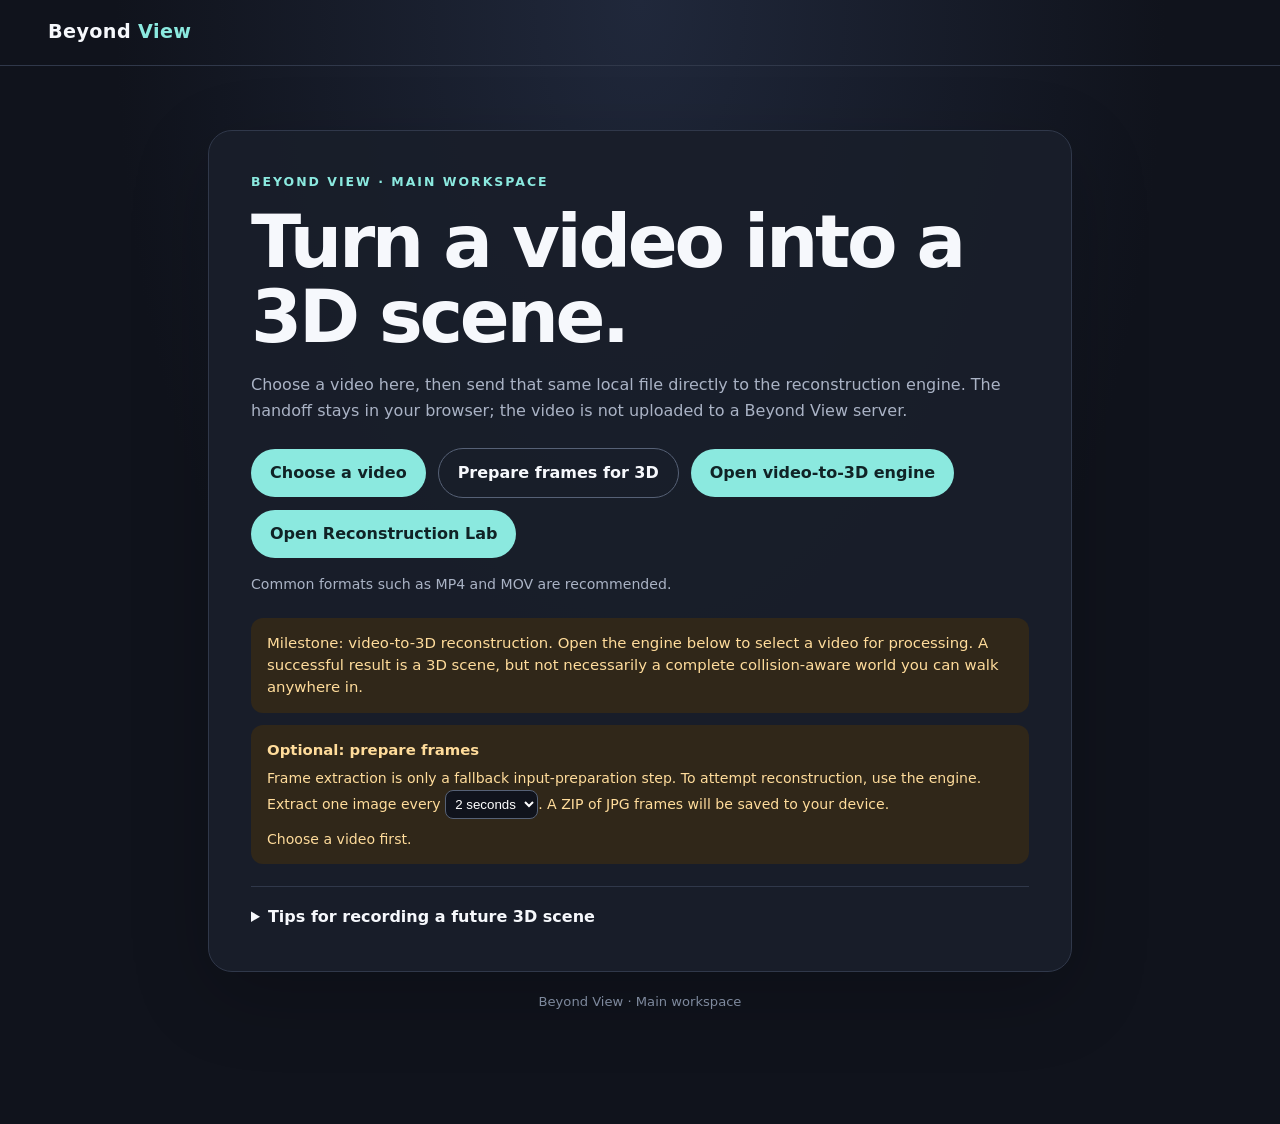
==== index.html @ c76e0483 "Fix popup detection for local video handoff" ====
<!doctype html>
<html lang="en">
<head>
<meta charset="utf-8">
<meta name="viewport" content="width=device-width, initial-scale=1">
<meta name="theme-color" content="#10131c">
<title>Beyond View — Video to 3D</title>
<style>
:root{color-scheme:dark;--bg:#10131c;--panel:#191e2a;--line:#30384a;--text:#f6f8fc;--muted:#aab3c5;--accent:#8be9df}
*{box-sizing:border-box}
body{margin:0;background:radial-gradient(ellipse at top,#20283b 0,var(--bg) 58%);color:var(--text);font:16px/1.5 system-ui,-apple-system,BlinkMacSystemFont,"Segoe UI",sans-serif}
header{padding:18px clamp(18px,5vw,48px);border-bottom:1px solid var(--line);font-size:1.2rem;font-weight:800;letter-spacing:.02em}
header span{color:var(--accent)}
main{max-width:900px;margin:clamp(24px,6vw,64px) auto;padding:0 18px 48px}
.panel{padding:clamp(22px,5vw,42px);border:1px solid var(--line);border-radius:24px;background:rgba(25,30,42,.94);box-shadow:0 24px 80px #0003}
.eyebrow{color:var(--accent);font-size:.78rem;font-weight:800;letter-spacing:.16em;text-transform:uppercase}
h1{font-size:clamp(2.3rem,7vw,4.6rem);line-height:1.02;letter-spacing:-.045em;margin:12px 0 18px}
p{color:var(--muted);line-height:1.65}
.actions{display:flex;flex-wrap:wrap;gap:12px;align-items:center;margin:24px 0 12px}
button,.file-label{display:inline-flex;align-items:center;justify-content:center;min-height:46px;background:var(--accent);color:#102326;border:0;border-radius:999px;padding:12px 19px;font:inherit;font-weight:800;cursor:pointer;text-decoration:none}
button:focus-visible,.file-label:focus-within,input:focus-visible,summary:focus-visible{outline:3px solid white;outline-offset:3px}
button.secondary{background:transparent;color:var(--text);border:1px solid #566176}
input[type=file]{position:absolute;width:1px;height:1px;overflow:hidden;clip:rect(0,0,0,0);white-space:nowrap}
#player{display:none;width:100%;max-height:60vh;margin-top:22px;background:#080a10;border-radius:14px}
.file-info{display:none;margin-top:12px;font-size:.9rem;color:var(--muted);overflow-wrap:anywhere}
.status{margin-top:22px;padding:14px 16px;border-radius:12px;background:#302719;color:#ffdc9b;font-size:.93rem}
.status.good{background:#15312f;color:#a9fff2}
details{margin-top:22px;border-top:1px solid var(--line);padding-top:18px}
summary{font-weight:750;cursor:pointer}
.guide{padding-left:20px;color:var(--muted)}
.small{font-size:.88rem}
footer{color:#7e899d;text-align:center;font-size:.82rem;margin-top:20px}
[hidden]{display:none!important}
#viewer{position:fixed;inset:0;z-index:10;background:#090c13;display:flex;flex-direction:column}
.viewer-bar{display:flex;gap:14px;align-items:center;justify-content:space-between;padding:12px 16px;border-bottom:1px solid #30384a;background:#10131c}
.viewer-title{font-weight:800}
.viewer-subtitle{font-size:.8rem;color:#aab3c5}
#close-viewer{background:transparent;color:#fff;border:1px solid #566176;min-height:40px;padding:8px 14px}
#scene-holder{position:relative;flex:1;min-height:0;overflow:hidden;background:#10131c}
#scene-fallback{position:absolute;inset:0;display:grid;place-items:center;background:#10131c}
#scene-fallback img{width:100%;height:100%;object-fit:cover;display:block}
#scene-fallback span{position:absolute;left:12px;top:12px;padding:7px 10px;border-radius:8px;background:#10131ce8;color:#fff;font-size:.8rem}
#scene-holder canvas{position:absolute;inset:0;display:block;width:100%;height:100%;background:transparent}
#scene-status{position:absolute;left:12px;bottom:12px;max-width:min(520px,calc(100% - 24px));padding:10px 13px;border-radius:10px;background:#10131ce8;color:#d9e2f1;font-size:.85rem}
.viewer-help{padding:9px 14px;background:#10131c;color:#9ba8bd;font-size:.8rem}
@media(max-width:520px){.actions>*{width:100%}.panel{border-radius:18px}.viewer-subtitle{max-width:55vw}}
</style>
<script type="importmap">
{"imports":{"three":"https://cdn.jsdelivr.net/npm/three@0.180.0/build/three.module.js","three/addons/":"https://cdn.jsdelivr.net/npm/three@0.180.0/examples/jsm/","@sparkjsdev/spark":"https://sparkjs.dev/releases/spark/2.4.0/spark.module.js"}}
</script>
<script src="./config.js"></script>
<script src="https://cdnjs.cloudflare.com/ajax/libs/jszip/3.10.1/jszip.min.js"></script>
</head>
<body>
<header>Beyond <span>View</span></header>
<main>
<section class="panel" aria-labelledby="main-title">
<div class="eyebrow">Beyond View · Main workspace</div>
<h1 id="main-title">Turn a video into a 3D scene.</h1>
<p>Choose a video here, then send that same local file directly to the reconstruction engine. The handoff stays in your browser; the video is not uploaded to a Beyond View server.</p>
<div class="actions">
<label class="file-label" for="video">Choose a video</label>
<input id="video" type="file" accept="video/mp4,video/quicktime,video/webm,video/*" aria-describedby="file-help">
<button id="prepare-frames" type="button" class="secondary" disabled>Prepare frames for 3D</button>
<button id="open-engine" type="button">Open video-to-3D engine</button>
<a class="file-label" href="./reconstruction-lab.html">Open Reconstruction Lab</a>
<button id="clear" class="secondary" type="button" hidden>Remove video</button>
</div>
<p id="file-help" class="small">Common formats such as MP4 and MOV are recommended.</p>
<div id="file-info" class="file-info" aria-live="polite"></div>
<video id="player" controls playsinline preload="metadata"></video>
<div id="note" class="status" role="status" aria-live="polite">Milestone: video-to-3D reconstruction. Open the engine below to select a video for processing. A successful result is a 3D scene, but not necessarily a complete collision-aware world you can walk anywhere in.</div>
<div id="frame-panel" class="status" style="margin-top:12px">
<strong>Optional: prepare frames</strong><p class="small" style="margin:6px 0 10px;color:inherit">Frame extraction is only a fallback input-preparation step. To attempt reconstruction, use the engine. Extract one image every <select id="frame-interval" aria-label="Frame extraction interval" style="background:#10131c;color:#fff;border:1px solid #566176;border-radius:8px;padding:5px"><option value="1">1 second</option><option value="2" selected>2 seconds</option><option value="3">3 seconds</option><option value="5">5 seconds</option></select>. A ZIP of JPG frames will be saved to your device.</p>
<div id="frame-status" class="small" aria-live="polite">Choose a video first.</div>
</div>
<div id="engine-panel" hidden style="margin-top:18px">
<strong>Video-to-3D reconstruction engine</strong><p class="small">The engine processes suitable orbit videos into a Gaussian-splat 3D scene. It may require WebGPU and a modern browser. A Gaussian-splat scene is immersive, but does not guarantee unrestricted walking or collision-aware movement.</p><a class="file-label" href="./immersive-engine/index.html">Launch reconstruction engine</a>
</div>
<details>
<summary>Tips for recording a future 3D scene</summary>
<ul class="guide">
<li>Move slowly and keep the camera steady.</li>
<li>Capture overlapping views from several angles.</li>
<li>Include clear details and textured surfaces.</li>
<li>Avoid fast turns, heavy blur, and large jumps in viewpoint.</li>
</ul>
<p class="small">These tips can help reconstruction, but they do not guarantee that a video can produce a complete walkable 3D scene.</p>
</details>
</section>
<footer>Beyond View · Main workspace</footer>
</main>
<section id="viewer" hidden aria-label="Sample 3D viewer">
<div class="viewer-bar"><div><div class="viewer-title">Beyond View · Sample 3D</div><div class="viewer-subtitle">Interactive Gaussian Splatting environment</div></div><button id="close-viewer" type="button">Close viewer</button></div>
<div id="scene-holder"><div id="scene-fallback" aria-label="Sample environment preview"><img src="https://images.unsplash.com/photo-1500530855697-b586d89ba3ee?auto=format&amp;fit=crop&amp;w=1800&amp;q=85" alt="Scenic outdoor landscape preview"><span>Visual preview · 3D scene loads on top</span></div><div id="scene-status" role="status" aria-live="polite">Preparing the sample 3D environment…</div></div>
<div class="viewer-help">Drag to look around · Scroll or pinch to zoom · This is a sample scene, not a conversion of your video.</div>
</section>
<script type="module">
import * as THREE from "three";
import { OrbitControls } from "three/addons/controls/OrbitControls.js";


const input=document.getElementById("video");
const prepareFrames=document.getElementById("prepare-frames");
const frameStatus=document.getElementById("frame-status");
const enginePanel=document.getElementById("engine-panel");
const player=document.getElementById("player");
const note=document.getElementById("note");
const fileInfo=document.getElementById("file-info");
const clear=document.getElementById("clear");
const viewer=document.getElementById("viewer");
const holder=document.getElementById("scene-holder");
const sceneStatus=document.getElementById("scene-status");
let objectUrl=null;
let renderer=null;
let scene=null;
let camera=null;
let controls=null;

let selectedFile=null;
let uploadInProgress=false;
let viewerReady=false;
let viewerLoading=false;

function releaseVideo(){
  if(objectUrl) URL.revokeObjectURL(objectUrl);
  objectUrl=null;
  player.removeAttribute("src");
  player.load();
  player.style.display="none";
  fileInfo.style.display="none";
  fileInfo.textContent="";
  clear.hidden=true;
  input.value="";
  selectedFile=null;
  prepareFrames.disabled=true;
}

input.addEventListener("change",()=>{
  const file=input.files && input.files[0];
  if(!file) return;
  if(!file.type.startsWith("video/")){
    releaseVideo();
    note.className="status";
    note.textContent="Please choose a video file, such as MP4 or MOV.";
    return;
  }
  releaseVideo();
  selectedFile=file;
  objectUrl=URL.createObjectURL(file);
  player.src=objectUrl;
  player.style.display="block";
  fileInfo.style.display="block";
  fileInfo.textContent="Selected: "+file.name+" · "+(file.size/(1024*1024)).toFixed(1)+" MB · Stored only in this browser session";
  clear.hidden=false;
  note.className="status good";
  note.textContent="Video selected for local preview. Use ‘Open video-to-3D engine’ to pass this exact file into the engine in a new tab. Keep this tab open until the engine finishes importing it.";
  prepareFrames.disabled=false;
  frameStatus.textContent="Ready to extract frames from "+file.name+".";
});


document.getElementById("open-engine").addEventListener("click",()=>{
  const engineUrl=new URL("./immersive-engine/index.html",window.location.href);
  if(objectUrl) engineUrl.searchParams.set("video",objectUrl);
  const engineTab=window.open(engineUrl.href,"_blank");
  if(engineTab){
    engineTab.opener=null;
    note.className="status good";
    note.textContent=objectUrl
      ?"Your selected video was handed to the reconstruction engine in a new tab. Keep this tab open until the engine finishes importing the video."
      :"The reconstruction engine opened in a new tab. Choose your video there to begin.";
  }else{
    note.className="status";
    note.textContent="Your browser blocked the new tab. Allow pop-ups for this site, then choose Open video-to-3D engine again. Your selected video is still here.";
  }
});
prepareFrames.addEventListener("click",async()=>{
  if(!selectedFile){frameStatus.textContent="Choose a video first.";return;}
  if(!window.JSZip){frameStatus.textContent="The ZIP helper could not load. Check your internet connection and refresh.";return;}
  prepareFrames.disabled=true;
  const interval=Number(document.getElementById("frame-interval").value)||2;
  try{
    const video=player;
    await new Promise((resolve,reject)=>{
      if(video.readyState>=1 && Number.isFinite(video.duration)){resolve();return;}
      const ok=()=>{cleanup();resolve();}, bad=()=>{cleanup();reject(new Error("The browser could not read this video."));};
      const cleanup=()=>{video.removeEventListener("loadedmetadata",ok);video.removeEventListener("error",bad);};
      video.addEventListener("loadedmetadata",ok,{once:true});video.addEventListener("error",bad,{once:true});
    });
    const duration=video.duration;
    if(!Number.isFinite(duration)||duration<=0)throw new Error("Video duration could not be read.");
    const times=[];
    for(let t=0;t<duration && times.length<80;t+=interval)times.push(t);
    if(!times.length)times.push(0);
    const canvas=document.createElement("canvas");
    const width=Math.min(video.videoWidth||1280,1280);
    const height=Math.max(1,Math.round(width*(video.videoHeight||720)/(video.videoWidth||1280)));
    canvas.width=width;canvas.height=height;
    const ctx=canvas.getContext("2d");
    if(!ctx)throw new Error("Canvas is not available in this browser.");
    const zip=new JSZip();const folder=zip.folder("beyond-view-frames");
    for(let i=0;i<times.length;i++){
      frameStatus.textContent="Extracting frame "+(i+1)+" of "+times.length+"…";
      await new Promise((resolve,reject)=>{
        const targetTime=times[i];
        if(video.readyState>=2 && Math.abs(video.currentTime-targetTime)<0.01){resolve();return;}
        const onSeek=()=>{cleanup();resolve();};
        const onError=()=>{cleanup();reject(new Error("Could not seek to video frame."));};
        const cleanup=()=>{video.removeEventListener("seeked",onSeek);video.removeEventListener("error",onError);};
        video.addEventListener("seeked",onSeek,{once:true});
        video.addEventListener("error",onError,{once:true});
        try{video.currentTime=targetTime;}catch(e){cleanup();reject(e);}
      });
      ctx.drawImage(video,0,0,width,height);
      const blob=await new Promise(resolve=>canvas.toBlob(resolve,"image/jpeg",0.9));
      if(!blob)throw new Error("Could not export a JPG frame.");
      folder.file("frame_"+String(i+1).padStart(3,"0")+".jpg",blob);
    }
    folder.file("README.txt","Beyond View video frame extraction\nSource: "+selectedFile.name+"\nInterval: "+interval+" seconds\n\nThese are extracted JPG frames, not a completed 3D reconstruction.");
    frameStatus.textContent="Creating ZIP…";
    const blob=await zip.generateAsync({type:"blob"});
    const url=URL.createObjectURL(blob);const a=document.createElement("a");
    a.href=url;a.download="beyond-view-frames.zip";document.body.appendChild(a);a.click();a.remove();
    setTimeout(()=>URL.revokeObjectURL(url),30000);
    frameStatus.textContent="Done: saved "+times.length+" image frames in beyond-view-frames.zip. These frames are ready as input for a reconstruction workflow.";
  }catch(error){frameStatus.textContent="Could not prepare frames: "+(error.message||"unknown error");}
  finally{prepareFrames.disabled=!selectedFile;}
});
clear.addEventListener("click",()=>{
  releaseVideo();
  note.className="status";
  note.textContent="Video removed. Choose another video to preview it locally.";
  frameStatus.textContent="Choose a video first.";
});

function resizeViewer(){
  if(!renderer || !camera) return;
  const width=Math.max(holder.clientWidth,1);
  const height=Math.max(holder.clientHeight,1);
  camera.aspect=width/height;
  camera.updateProjectionMatrix();
  renderer.setSize(width,height,false);
}

async function startViewer(){
  viewer.hidden=false;
  document.body.style.overflow="hidden";
  if(viewerReady){
    renderer.setAnimationLoop(()=>{controls.update();renderer.render(scene,camera);});
    resizeViewer();
    return;
  }
  if(viewerLoading) return;
  viewerLoading=true;
  sceneStatus.textContent="Loading the 360° video panorama…";
  try{
    scene=new THREE.Scene();
    camera=new THREE.PerspectiveCamera(78,1,0.1,100);
    camera.position.set(0,0,0.01);
    renderer=new THREE.WebGLRenderer({antialias:true,alpha:false});
    renderer.setPixelRatio(Math.min(window.devicePixelRatio||1,2));
    renderer.setSize(Math.max(holder.clientWidth,1),Math.max(holder.clientHeight,1),false);
    renderer.outputColorSpace=THREE.SRGBColorSpace;
    holder.prepend(renderer.domElement);
    controls=new OrbitControls(camera,renderer.domElement);
    controls.enableDamping=true;
    controls.dampingFactor=0.07;
    controls.enableZoom=false;
    controls.enablePan=false;
    controls.rotateSpeed=0.45;
    controls.target.set(0,0,-1);
    controls.update();
    // Use a real equirectangular 360° video instead of the old still photograph.
    const panoramaVideo=document.createElement("video");
    panoramaVideo.src="https://upload.wikimedia.org/wikipedia/commons/5/5d/Earth_360_Video_The_Call_of_Science.webm";
    panoramaVideo.crossOrigin="anonymous";
    panoramaVideo.loop=true;
    panoramaVideo.muted=true;
    panoramaVideo.playsInline=true;
    panoramaVideo.preload="auto";
    await new Promise((resolve,reject)=>{
      panoramaVideo.addEventListener("canplay",resolve,{once:true});
      panoramaVideo.addEventListener("error",()=>reject(new Error("The sample 360° video could not be loaded.")),{once:true});
      panoramaVideo.load();
    });
    await panoramaVideo.play();
    const texture=new THREE.VideoTexture(panoramaVideo);
    texture.mapping=THREE.EquirectangularReflectionMapping;
    texture.colorSpace=THREE.SRGBColorSpace;
    scene.background=texture;
    document.getElementById("scene-fallback").hidden=true;
    // For a panorama, zoom must change camera field of view rather than move the camera.
    let lastPinchDistance=0;
    renderer.domElement.addEventListener("wheel",(event)=>{
      event.preventDefault();
      camera.fov=THREE.MathUtils.clamp(camera.fov+event.deltaY*0.045,32,100);
      camera.updateProjectionMatrix();
    },{passive:false});
    renderer.domElement.addEventListener("touchstart",(event)=>{
      if(event.touches.length===2){
        const dx=event.touches[0].clientX-event.touches[1].clientX;
        const dy=event.touches[0].clientY-event.touches[1].clientY;
        lastPinchDistance=Math.hypot(dx,dy);
      }
    },{passive:true});
    renderer.domElement.addEventListener("touchmove",(event)=>{
      if(event.touches.length===2 && lastPinchDistance>0){
        event.preventDefault();
        const dx=event.touches[0].clientX-event.touches[1].clientX;
        const dy=event.touches[0].clientY-event.touches[1].clientY;
        const distance=Math.hypot(dx,dy);
        camera.fov=THREE.MathUtils.clamp(camera.fov+(lastPinchDistance-distance)*0.12,32,100);
        camera.updateProjectionMatrix();
        lastPinchDistance=distance;
      }
    },{passive:false});
    renderer.domElement.addEventListener("touchend",()=>{lastPinchDistance=0;},{passive:true});
    viewerReady=true;
    renderer.setAnimationLoop(()=>{controls.update();renderer.render(scene,camera);});
    resizeViewer();
    sceneStatus.textContent="360° video is playing. Drag to look around; scroll the mouse wheel or pinch with two fingers to zoom. This is a moving panorama, not yet a walkable 3D reconstruction.";
  }catch(error){
    console.error("Beyond View panorama failed:",error);
    sceneStatus.textContent="The 360° video could not load. Check your internet connection and try again.";
    if(renderer) renderer.setAnimationLoop(null);
  }finally{
    viewerLoading=false;
  }
}

document.getElementById("enter").addEventListener("click",startViewer);
document.getElementById("close-viewer").addEventListener("click",()=>{
  viewer.hidden=true;
  document.body.style.overflow="";
  if(renderer) renderer.setAnimationLoop(null);
});
window.addEventListener("resize",resizeViewer);
window.addEventListener("beforeunload",()=>{
  if(objectUrl) URL.revokeObjectURL(objectUrl);
  if(controls) controls.dispose();
  
  if(renderer) renderer.dispose();
});
</script>
</body>
</html>
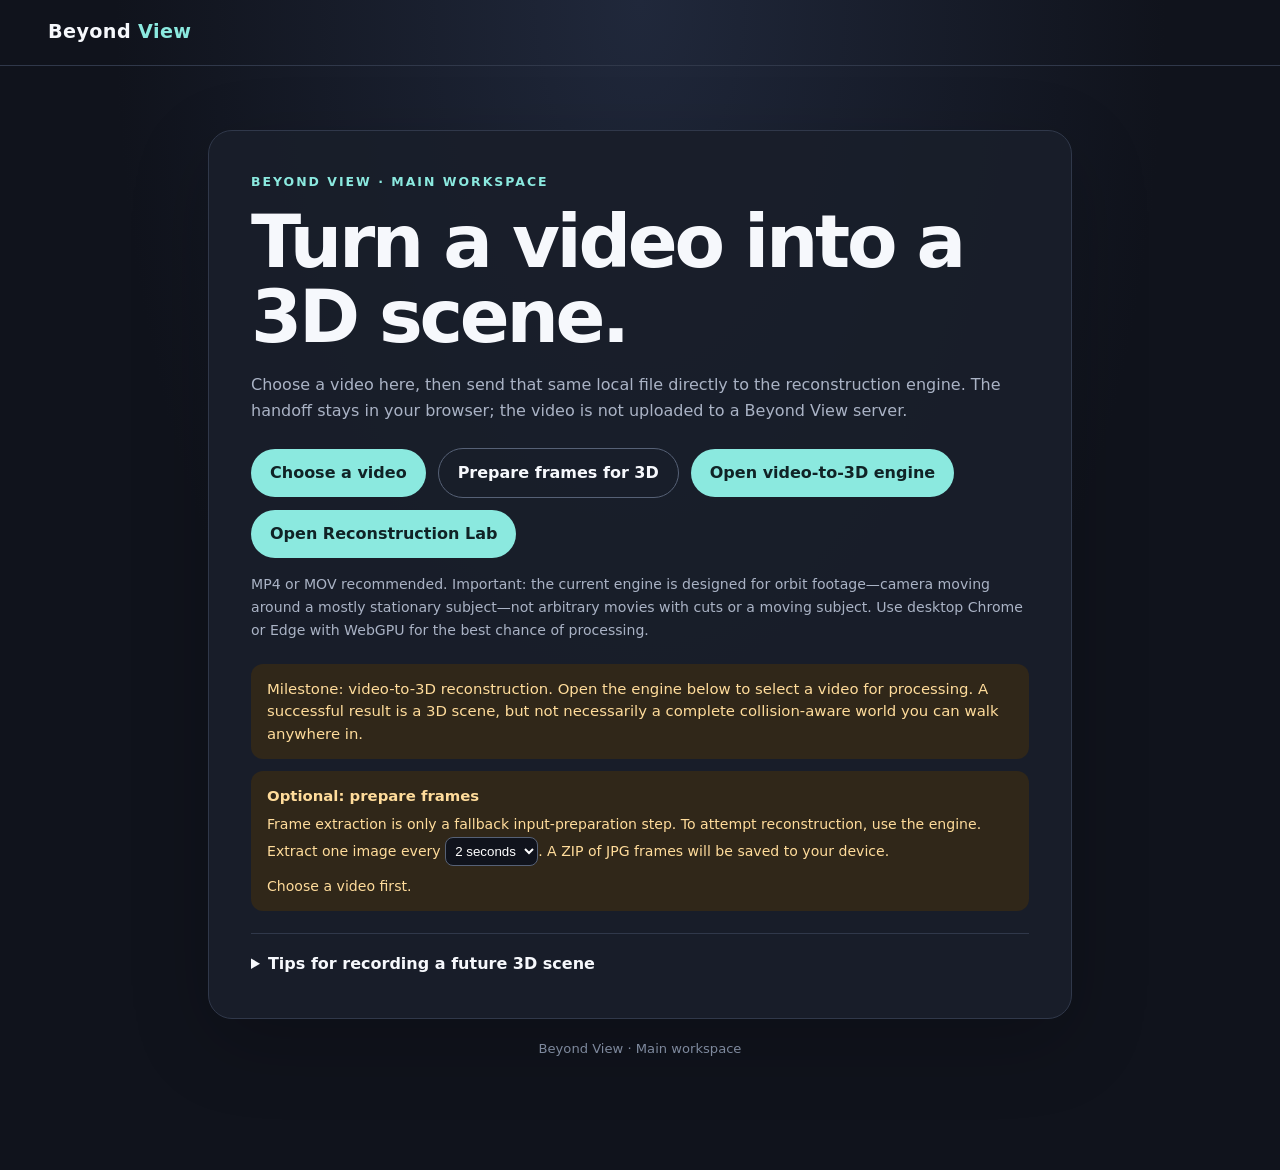
==== commit 8d7714e7: "Document orbit video requirements and real-footage validation" ====
--- a/index.html
+++ b/index.html
@@ -66,7 +66,7 @@
 <a class="file-label" href="./reconstruction-lab.html">Open Reconstruction Lab</a>
 <button id="clear" class="secondary" type="button" hidden>Remove video</button>
 </div>
-<p id="file-help" class="small">Common formats such as MP4 and MOV are recommended.</p>
+<p id="file-help" class="small">MP4 or MOV recommended. Important: the current engine is designed for orbit footage—camera moving around a mostly stationary subject—not arbitrary movies with cuts or a moving subject. Use desktop Chrome or Edge with WebGPU for the best chance of processing.</p>
 <div id="file-info" class="file-info" aria-live="polite"></div>
 <video id="player" controls playsinline preload="metadata"></video>
 <div id="note" class="status" role="status" aria-live="polite">Milestone: video-to-3D reconstruction. Open the engine below to select a video for processing. A successful result is a 3D scene, but not necessarily a complete collision-aware world you can walk anywhere in.</div>
@@ -75,12 +75,13 @@
 <div id="frame-status" class="small" aria-live="polite">Choose a video first.</div>
 </div>
 <div id="engine-panel" hidden style="margin-top:18px">
-<strong>Video-to-3D reconstruction engine</strong><p class="small">The engine processes suitable orbit videos into a Gaussian-splat 3D scene. It may require WebGPU and a modern browser. A Gaussian-splat scene is immersive, but does not guarantee unrestricted walking or collision-aware movement.</p><a class="file-label" href="./immersive-engine/index.html">Launch reconstruction engine</a>
+<strong>Video-to-3D reconstruction engine</strong><p class="small">The current engine is specialized for orbit videos: move the camera steadily around a mostly stationary subject, with overlapping views and clear surface detail. It is not yet a general-purpose converter for every ordinary video. Use desktop Chrome or Edge with WebGPU. A Gaussian-splat scene is immersive, but does not guarantee unrestricted walking or collision-aware movement.</p><a class="file-label" href="./immersive-engine/index.html">Launch reconstruction engine</a>
 </div>
 <details>
 <summary>Tips for recording a future 3D scene</summary>
 <ul class="guide">
-<li>Move slowly and keep the camera steady.</li>
+<li>Walk the camera slowly around a mostly stationary subject; avoid moving the subject.</li>
+<li>Keep the subject in view and overlap each new angle with the previous one.</li>
 <li>Capture overlapping views from several angles.</li>
 <li>Include clear details and textured surfaces.</li>
 <li>Avoid fast turns, heavy blur, and large jumps in viewpoint.</li>
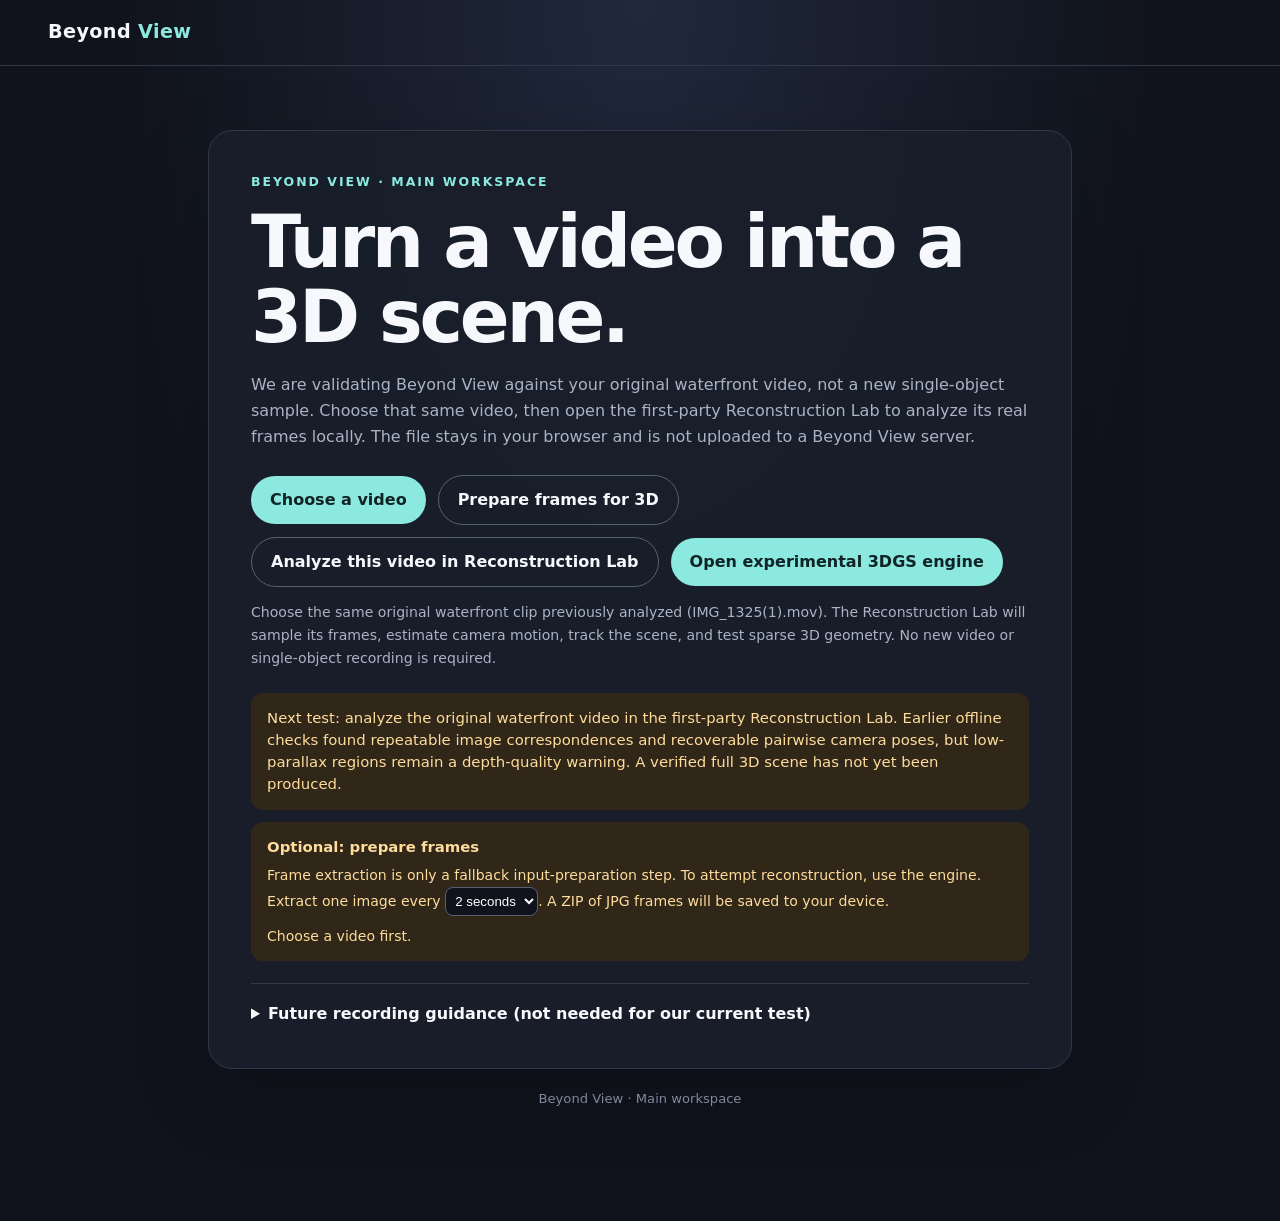
==== commit e8998f42: "Route the original waterfront video into first-party reconstruction lab" ====
--- a/index.html
+++ b/index.html
@@ -57,28 +57,28 @@
 <section class="panel" aria-labelledby="main-title">
 <div class="eyebrow">Beyond View · Main workspace</div>
 <h1 id="main-title">Turn a video into a 3D scene.</h1>
-<p>Choose a video here, then send that same local file directly to the reconstruction engine. The handoff stays in your browser; the video is not uploaded to a Beyond View server.</p>
+<p>We are validating Beyond View against your original waterfront video, not a new single-object sample. Choose that same video, then open the first-party Reconstruction Lab to analyze its real frames locally. The file stays in your browser and is not uploaded to a Beyond View server.</p>
 <div class="actions">
 <label class="file-label" for="video">Choose a video</label>
 <input id="video" type="file" accept="video/mp4,video/quicktime,video/webm,video/*" aria-describedby="file-help">
 <button id="prepare-frames" type="button" class="secondary" disabled>Prepare frames for 3D</button>
-<button id="open-engine" type="button">Open video-to-3D engine</button>
-<a class="file-label" href="./reconstruction-lab.html">Open Reconstruction Lab</a>
+<button id="open-lab" type="button" class="secondary">Analyze this video in Reconstruction Lab</button>
+<button id="open-engine" type="button">Open experimental 3DGS engine</button>
 <button id="clear" class="secondary" type="button" hidden>Remove video</button>
 </div>
-<p id="file-help" class="small">MP4 or MOV recommended. Important: the current engine is designed for orbit footage—camera moving around a mostly stationary subject—not arbitrary movies with cuts or a moving subject. Use desktop Chrome or Edge with WebGPU for the best chance of processing.</p>
+<p id="file-help" class="small">Choose the same original waterfront clip previously analyzed (IMG_1325(1).mov). The Reconstruction Lab will sample its frames, estimate camera motion, track the scene, and test sparse 3D geometry. No new video or single-object recording is required.</p>
 <div id="file-info" class="file-info" aria-live="polite"></div>
 <video id="player" controls playsinline preload="metadata"></video>
-<div id="note" class="status" role="status" aria-live="polite">Milestone: video-to-3D reconstruction. Open the engine below to select a video for processing. A successful result is a 3D scene, but not necessarily a complete collision-aware world you can walk anywhere in.</div>
+<div id="note" class="status" role="status" aria-live="polite">Next test: analyze the original waterfront video in the first-party Reconstruction Lab. Earlier offline checks found repeatable image correspondences and recoverable pairwise camera poses, but low-parallax regions remain a depth-quality warning. A verified full 3D scene has not yet been produced.</div>
 <div id="frame-panel" class="status" style="margin-top:12px">
 <strong>Optional: prepare frames</strong><p class="small" style="margin:6px 0 10px;color:inherit">Frame extraction is only a fallback input-preparation step. To attempt reconstruction, use the engine. Extract one image every <select id="frame-interval" aria-label="Frame extraction interval" style="background:#10131c;color:#fff;border:1px solid #566176;border-radius:8px;padding:5px"><option value="1">1 second</option><option value="2" selected>2 seconds</option><option value="3">3 seconds</option><option value="5">5 seconds</option></select>. A ZIP of JPG frames will be saved to your device.</p>
 <div id="frame-status" class="small" aria-live="polite">Choose a video first.</div>
 </div>
 <div id="engine-panel" hidden style="margin-top:18px">
-<strong>Video-to-3D reconstruction engine</strong><p class="small">The current engine is specialized for orbit videos: move the camera steadily around a mostly stationary subject, with overlapping views and clear surface detail. It is not yet a general-purpose converter for every ordinary video. Use desktop Chrome or Edge with WebGPU. A Gaussian-splat scene is immersive, but does not guarantee unrestricted walking or collision-aware movement.</p><a class="file-label" href="./immersive-engine/index.html">Launch reconstruction engine</a>
+<strong>Experimental Gaussian-splat engine</strong><p class="small">This optional open-source engine is specialized for orbit-style footage and may not suit the original moving waterfront scene. Our primary test is the first-party Reconstruction Lab above, which preserves and analyzes the original clip. A Gaussian-splat scene is not automatically a collision-aware world with unrestricted walking.</p><a class="file-label" href="./immersive-engine/index.html">Launch reconstruction engine</a>
 </div>
 <details>
-<summary>Tips for recording a future 3D scene</summary>
+<summary>Future recording guidance (not needed for our current test)</summary>
 <ul class="guide">
 <li>Walk the camera slowly around a mostly stationary subject; avoid moving the subject.</li>
 <li>Keep the subject in view and overlap each new angle with the previous one.</li>
@@ -160,6 +160,26 @@
   frameStatus.textContent="Ready to extract frames from "+file.name+".";
 });
 
+
+
+document.getElementById("open-lab").addEventListener("click",()=>{
+  if(!objectUrl){
+    note.className="status";
+    note.textContent="Choose the same original waterfront video first. The Reconstruction Lab will receive that exact local file; you do not need to record a new video.";
+    return;
+  }
+  const labUrl=new URL("./reconstruction-lab.html",window.location.href);
+  labUrl.searchParams.set("video",objectUrl);
+  const labTab=window.open(labUrl.href,"_blank");
+  if(labTab){
+    labTab.opener=null;
+    note.className="status good";
+    note.textContent="Your selected original video was passed to the first-party Reconstruction Lab. Analysis starts automatically. Keep this tab open until the lab has loaded the video and finished analysis.";
+  }else{
+    note.className="status";
+    note.textContent="Your browser blocked the new tab. Allow pop-ups for this site, then choose Analyze this video in Reconstruction Lab again.";
+  }
+});
 
 document.getElementById("open-engine").addEventListener("click",()=>{
   const engineUrl=new URL("./immersive-engine/index.html",window.location.href);
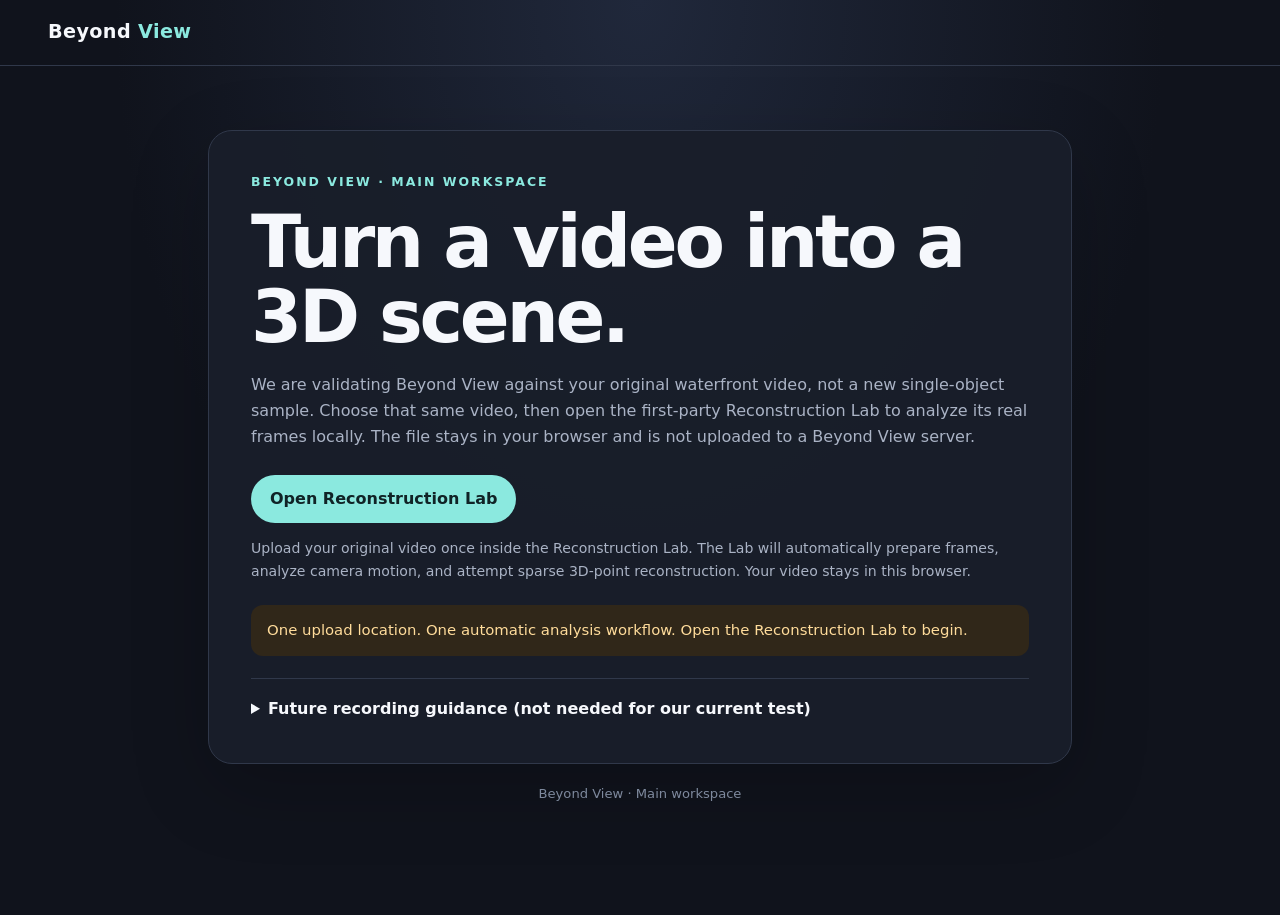
==== commit a25209e8: "Move the only video upload into Reconstruction Lab" ====
--- a/index.html
+++ b/index.html
@@ -49,7 +49,6 @@
 {"imports":{"three":"https://cdn.jsdelivr.net/npm/three@0.180.0/build/three.module.js","three/addons/":"https://cdn.jsdelivr.net/npm/three@0.180.0/examples/jsm/","@sparkjsdev/spark":"https://sparkjs.dev/releases/spark/2.4.0/spark.module.js"}}
 </script>
 <script src="./config.js"></script>
-<script src="https://cdnjs.cloudflare.com/ajax/libs/jszip/3.10.1/jszip.min.js"></script>
 </head>
 <body>
 <header>Beyond <span>View</span></header>
@@ -59,24 +58,10 @@
 <h1 id="main-title">Turn a video into a 3D scene.</h1>
 <p>We are validating Beyond View against your original waterfront video, not a new single-object sample. Choose that same video, then open the first-party Reconstruction Lab to analyze its real frames locally. The file stays in your browser and is not uploaded to a Beyond View server.</p>
 <div class="actions">
-<label class="file-label" for="video">Choose a video</label>
-<input id="video" type="file" accept="video/mp4,video/quicktime,video/webm,video/*" aria-describedby="file-help">
-<button id="prepare-frames" type="button" class="secondary" disabled>Prepare frames for 3D</button>
-<button id="open-lab" type="button" class="secondary">Analyze this video in Reconstruction Lab</button>
-<button id="open-engine" type="button">Open experimental 3DGS engine</button>
-<button id="clear" class="secondary" type="button" hidden>Remove video</button>
+<a class="file-label" href="./reconstruction-lab.html">Open Reconstruction Lab</a>
 </div>
-<p id="file-help" class="small">Choose the same original waterfront clip previously analyzed (IMG_1325(1).mov). The Reconstruction Lab will sample its frames, estimate camera motion, track the scene, and test sparse 3D geometry. No new video or single-object recording is required.</p>
-<div id="file-info" class="file-info" aria-live="polite"></div>
-<video id="player" controls playsinline preload="metadata"></video>
-<div id="note" class="status" role="status" aria-live="polite">Next test: analyze the original waterfront video in the first-party Reconstruction Lab. Earlier offline checks found repeatable image correspondences and recoverable pairwise camera poses, but low-parallax regions remain a depth-quality warning. A verified full 3D scene has not yet been produced.</div>
-<div id="frame-panel" class="status" style="margin-top:12px">
-<strong>Optional: prepare frames</strong><p class="small" style="margin:6px 0 10px;color:inherit">Frame extraction is only a fallback input-preparation step. To attempt reconstruction, use the engine. Extract one image every <select id="frame-interval" aria-label="Frame extraction interval" style="background:#10131c;color:#fff;border:1px solid #566176;border-radius:8px;padding:5px"><option value="1">1 second</option><option value="2" selected>2 seconds</option><option value="3">3 seconds</option><option value="5">5 seconds</option></select>. A ZIP of JPG frames will be saved to your device.</p>
-<div id="frame-status" class="small" aria-live="polite">Choose a video first.</div>
-</div>
-<div id="engine-panel" hidden style="margin-top:18px">
-<strong>Experimental Gaussian-splat engine</strong><p class="small">This optional open-source engine is specialized for orbit-style footage and may not suit the original moving waterfront scene. Our primary test is the first-party Reconstruction Lab above, which preserves and analyzes the original clip. A Gaussian-splat scene is not automatically a collision-aware world with unrestricted walking.</p><a class="file-label" href="./immersive-engine/index.html">Launch reconstruction engine</a>
-</div>
+<p class="small">Upload your original video once inside the Reconstruction Lab. The Lab will automatically prepare frames, analyze camera motion, and attempt sparse 3D-point reconstruction. Your video stays in this browser.</p>
+<div class="status">One upload location. One automatic analysis workflow. Open the Reconstruction Lab to begin.</div>
 <details>
 <summary>Future recording guidance (not needed for our current test)</summary>
 <ul class="guide">
@@ -96,273 +81,8 @@
 <div id="scene-holder"><div id="scene-fallback" aria-label="Sample environment preview"><img src="https://images.unsplash.com/photo-1500530855697-b586d89ba3ee?auto=format&amp;fit=crop&amp;w=1800&amp;q=85" alt="Scenic outdoor landscape preview"><span>Visual preview · 3D scene loads on top</span></div><div id="scene-status" role="status" aria-live="polite">Preparing the sample 3D environment…</div></div>
 <div class="viewer-help">Drag to look around · Scroll or pinch to zoom · This is a sample scene, not a conversion of your video.</div>
 </section>
-<script type="module">
-import * as THREE from "three";
-import { OrbitControls } from "three/addons/controls/OrbitControls.js";
-
-
-const input=document.getElementById("video");
-const prepareFrames=document.getElementById("prepare-frames");
-const frameStatus=document.getElementById("frame-status");
-const enginePanel=document.getElementById("engine-panel");
-const player=document.getElementById("player");
-const note=document.getElementById("note");
-const fileInfo=document.getElementById("file-info");
-const clear=document.getElementById("clear");
-const viewer=document.getElementById("viewer");
-const holder=document.getElementById("scene-holder");
-const sceneStatus=document.getElementById("scene-status");
-let objectUrl=null;
-let renderer=null;
-let scene=null;
-let camera=null;
-let controls=null;
-
-let selectedFile=null;
-let uploadInProgress=false;
-let viewerReady=false;
-let viewerLoading=false;
-
-function releaseVideo(){
-  if(objectUrl) URL.revokeObjectURL(objectUrl);
-  objectUrl=null;
-  player.removeAttribute("src");
-  player.load();
-  player.style.display="none";
-  fileInfo.style.display="none";
-  fileInfo.textContent="";
-  clear.hidden=true;
-  input.value="";
-  selectedFile=null;
-  prepareFrames.disabled=true;
-}
-
-input.addEventListener("change",()=>{
-  const file=input.files && input.files[0];
-  if(!file) return;
-  if(!file.type.startsWith("video/")){
-    releaseVideo();
-    note.className="status";
-    note.textContent="Please choose a video file, such as MP4 or MOV.";
-    return;
-  }
-  releaseVideo();
-  selectedFile=file;
-  objectUrl=URL.createObjectURL(file);
-  player.src=objectUrl;
-  player.style.display="block";
-  fileInfo.style.display="block";
-  fileInfo.textContent="Selected: "+file.name+" · "+(file.size/(1024*1024)).toFixed(1)+" MB · Stored only in this browser session";
-  clear.hidden=false;
-  note.className="status good";
-  note.textContent="Video selected for local preview. Use ‘Open video-to-3D engine’ to pass this exact file into the engine in a new tab. Keep this tab open until the engine finishes importing it.";
-  prepareFrames.disabled=false;
-  frameStatus.textContent="Ready to extract frames from "+file.name+".";
-});
-
-
-
-document.getElementById("open-lab").addEventListener("click",()=>{
-  if(!objectUrl){
-    note.className="status";
-    note.textContent="Choose the same original waterfront video first. The Reconstruction Lab will receive that exact local file; you do not need to record a new video.";
-    return;
-  }
-  const labUrl=new URL("./reconstruction-lab.html",window.location.href);
-  labUrl.searchParams.set("video",objectUrl);
-  const labTab=window.open(labUrl.href,"_blank");
-  if(labTab){
-    labTab.opener=null;
-    note.className="status good";
-    note.textContent="Your selected original video was passed to the first-party Reconstruction Lab. Analysis starts automatically. Keep this tab open until the lab has loaded the video and finished analysis.";
-  }else{
-    note.className="status";
-    note.textContent="Your browser blocked the new tab. Allow pop-ups for this site, then choose Analyze this video in Reconstruction Lab again.";
-  }
-});
-
-document.getElementById("open-engine").addEventListener("click",()=>{
-  const engineUrl=new URL("./immersive-engine/index.html",window.location.href);
-  if(objectUrl) engineUrl.searchParams.set("video",objectUrl);
-  const engineTab=window.open(engineUrl.href,"_blank");
-  if(engineTab){
-    engineTab.opener=null;
-    note.className="status good";
-    note.textContent=objectUrl
-      ?"Your selected video was handed to the reconstruction engine in a new tab. Keep this tab open until the engine finishes importing the video."
-      :"The reconstruction engine opened in a new tab. Choose your video there to begin.";
-  }else{
-    note.className="status";
-    note.textContent="Your browser blocked the new tab. Allow pop-ups for this site, then choose Open video-to-3D engine again. Your selected video is still here.";
-  }
-});
-prepareFrames.addEventListener("click",async()=>{
-  if(!selectedFile){frameStatus.textContent="Choose a video first.";return;}
-  if(!window.JSZip){frameStatus.textContent="The ZIP helper could not load. Check your internet connection and refresh.";return;}
-  prepareFrames.disabled=true;
-  const interval=Number(document.getElementById("frame-interval").value)||2;
-  try{
-    const video=player;
-    await new Promise((resolve,reject)=>{
-      if(video.readyState>=1 && Number.isFinite(video.duration)){resolve();return;}
-      const ok=()=>{cleanup();resolve();}, bad=()=>{cleanup();reject(new Error("The browser could not read this video."));};
-      const cleanup=()=>{video.removeEventListener("loadedmetadata",ok);video.removeEventListener("error",bad);};
-      video.addEventListener("loadedmetadata",ok,{once:true});video.addEventListener("error",bad,{once:true});
-    });
-    const duration=video.duration;
-    if(!Number.isFinite(duration)||duration<=0)throw new Error("Video duration could not be read.");
-    const times=[];
-    for(let t=0;t<duration && times.length<80;t+=interval)times.push(t);
-    if(!times.length)times.push(0);
-    const canvas=document.createElement("canvas");
-    const width=Math.min(video.videoWidth||1280,1280);
-    const height=Math.max(1,Math.round(width*(video.videoHeight||720)/(video.videoWidth||1280)));
-    canvas.width=width;canvas.height=height;
-    const ctx=canvas.getContext("2d");
-    if(!ctx)throw new Error("Canvas is not available in this browser.");
-    const zip=new JSZip();const folder=zip.folder("beyond-view-frames");
-    for(let i=0;i<times.length;i++){
-      frameStatus.textContent="Extracting frame "+(i+1)+" of "+times.length+"…";
-      await new Promise((resolve,reject)=>{
-        const targetTime=times[i];
-        if(video.readyState>=2 && Math.abs(video.currentTime-targetTime)<0.01){resolve();return;}
-        const onSeek=()=>{cleanup();resolve();};
-        const onError=()=>{cleanup();reject(new Error("Could not seek to video frame."));};
-        const cleanup=()=>{video.removeEventListener("seeked",onSeek);video.removeEventListener("error",onError);};
-        video.addEventListener("seeked",onSeek,{once:true});
-        video.addEventListener("error",onError,{once:true});
-        try{video.currentTime=targetTime;}catch(e){cleanup();reject(e);}
-      });
-      ctx.drawImage(video,0,0,width,height);
-      const blob=await new Promise(resolve=>canvas.toBlob(resolve,"image/jpeg",0.9));
-      if(!blob)throw new Error("Could not export a JPG frame.");
-      folder.file("frame_"+String(i+1).padStart(3,"0")+".jpg",blob);
-    }
-    folder.file("README.txt","Beyond View video frame extraction\nSource: "+selectedFile.name+"\nInterval: "+interval+" seconds\n\nThese are extracted JPG frames, not a completed 3D reconstruction.");
-    frameStatus.textContent="Creating ZIP…";
-    const blob=await zip.generateAsync({type:"blob"});
-    const url=URL.createObjectURL(blob);const a=document.createElement("a");
-    a.href=url;a.download="beyond-view-frames.zip";document.body.appendChild(a);a.click();a.remove();
-    setTimeout(()=>URL.revokeObjectURL(url),30000);
-    frameStatus.textContent="Done: saved "+times.length+" image frames in beyond-view-frames.zip. These frames are ready as input for a reconstruction workflow.";
-  }catch(error){frameStatus.textContent="Could not prepare frames: "+(error.message||"unknown error");}
-  finally{prepareFrames.disabled=!selectedFile;}
-});
-clear.addEventListener("click",()=>{
-  releaseVideo();
-  note.className="status";
-  note.textContent="Video removed. Choose another video to preview it locally.";
-  frameStatus.textContent="Choose a video first.";
-});
-
-function resizeViewer(){
-  if(!renderer || !camera) return;
-  const width=Math.max(holder.clientWidth,1);
-  const height=Math.max(holder.clientHeight,1);
-  camera.aspect=width/height;
-  camera.updateProjectionMatrix();
-  renderer.setSize(width,height,false);
-}
-
-async function startViewer(){
-  viewer.hidden=false;
-  document.body.style.overflow="hidden";
-  if(viewerReady){
-    renderer.setAnimationLoop(()=>{controls.update();renderer.render(scene,camera);});
-    resizeViewer();
-    return;
-  }
-  if(viewerLoading) return;
-  viewerLoading=true;
-  sceneStatus.textContent="Loading the 360° video panorama…";
-  try{
-    scene=new THREE.Scene();
-    camera=new THREE.PerspectiveCamera(78,1,0.1,100);
-    camera.position.set(0,0,0.01);
-    renderer=new THREE.WebGLRenderer({antialias:true,alpha:false});
-    renderer.setPixelRatio(Math.min(window.devicePixelRatio||1,2));
-    renderer.setSize(Math.max(holder.clientWidth,1),Math.max(holder.clientHeight,1),false);
-    renderer.outputColorSpace=THREE.SRGBColorSpace;
-    holder.prepend(renderer.domElement);
-    controls=new OrbitControls(camera,renderer.domElement);
-    controls.enableDamping=true;
-    controls.dampingFactor=0.07;
-    controls.enableZoom=false;
-    controls.enablePan=false;
-    controls.rotateSpeed=0.45;
-    controls.target.set(0,0,-1);
-    controls.update();
-    // Use a real equirectangular 360° video instead of the old still photograph.
-    const panoramaVideo=document.createElement("video");
-    panoramaVideo.src="https://upload.wikimedia.org/wikipedia/commons/5/5d/Earth_360_Video_The_Call_of_Science.webm";
-    panoramaVideo.crossOrigin="anonymous";
-    panoramaVideo.loop=true;
-    panoramaVideo.muted=true;
-    panoramaVideo.playsInline=true;
-    panoramaVideo.preload="auto";
-    await new Promise((resolve,reject)=>{
-      panoramaVideo.addEventListener("canplay",resolve,{once:true});
-      panoramaVideo.addEventListener("error",()=>reject(new Error("The sample 360° video could not be loaded.")),{once:true});
-      panoramaVideo.load();
-    });
-    await panoramaVideo.play();
-    const texture=new THREE.VideoTexture(panoramaVideo);
-    texture.mapping=THREE.EquirectangularReflectionMapping;
-    texture.colorSpace=THREE.SRGBColorSpace;
-    scene.background=texture;
-    document.getElementById("scene-fallback").hidden=true;
-    // For a panorama, zoom must change camera field of view rather than move the camera.
-    let lastPinchDistance=0;
-    renderer.domElement.addEventListener("wheel",(event)=>{
-      event.preventDefault();
-      camera.fov=THREE.MathUtils.clamp(camera.fov+event.deltaY*0.045,32,100);
-      camera.updateProjectionMatrix();
-    },{passive:false});
-    renderer.domElement.addEventListener("touchstart",(event)=>{
-      if(event.touches.length===2){
-        const dx=event.touches[0].clientX-event.touches[1].clientX;
-        const dy=event.touches[0].clientY-event.touches[1].clientY;
-        lastPinchDistance=Math.hypot(dx,dy);
-      }
-    },{passive:true});
-    renderer.domElement.addEventListener("touchmove",(event)=>{
-      if(event.touches.length===2 && lastPinchDistance>0){
-        event.preventDefault();
-        const dx=event.touches[0].clientX-event.touches[1].clientX;
-        const dy=event.touches[0].clientY-event.touches[1].clientY;
-        const distance=Math.hypot(dx,dy);
-        camera.fov=THREE.MathUtils.clamp(camera.fov+(lastPinchDistance-distance)*0.12,32,100);
-        camera.updateProjectionMatrix();
-        lastPinchDistance=distance;
-      }
-    },{passive:false});
-    renderer.domElement.addEventListener("touchend",()=>{lastPinchDistance=0;},{passive:true});
-    viewerReady=true;
-    renderer.setAnimationLoop(()=>{controls.update();renderer.render(scene,camera);});
-    resizeViewer();
-    sceneStatus.textContent="360° video is playing. Drag to look around; scroll the mouse wheel or pinch with two fingers to zoom. This is a moving panorama, not yet a walkable 3D reconstruction.";
-  }catch(error){
-    console.error("Beyond View panorama failed:",error);
-    sceneStatus.textContent="The 360° video could not load. Check your internet connection and try again.";
-    if(renderer) renderer.setAnimationLoop(null);
-  }finally{
-    viewerLoading=false;
-  }
-}
-
-document.getElementById("enter").addEventListener("click",startViewer);
-document.getElementById("close-viewer").addEventListener("click",()=>{
-  viewer.hidden=true;
-  document.body.style.overflow="";
-  if(renderer) renderer.setAnimationLoop(null);
-});
-window.addEventListener("resize",resizeViewer);
-window.addEventListener("beforeunload",()=>{
-  if(objectUrl) URL.revokeObjectURL(objectUrl);
-  if(controls) controls.dispose();
-  
-  if(renderer) renderer.dispose();
-});
+<script>
+document.querySelector(".file-label").addEventListener("click",function(event){event.preventDefault();window.location.href="./reconstruction-lab.html";});
 </script>
 </body>
 </html>
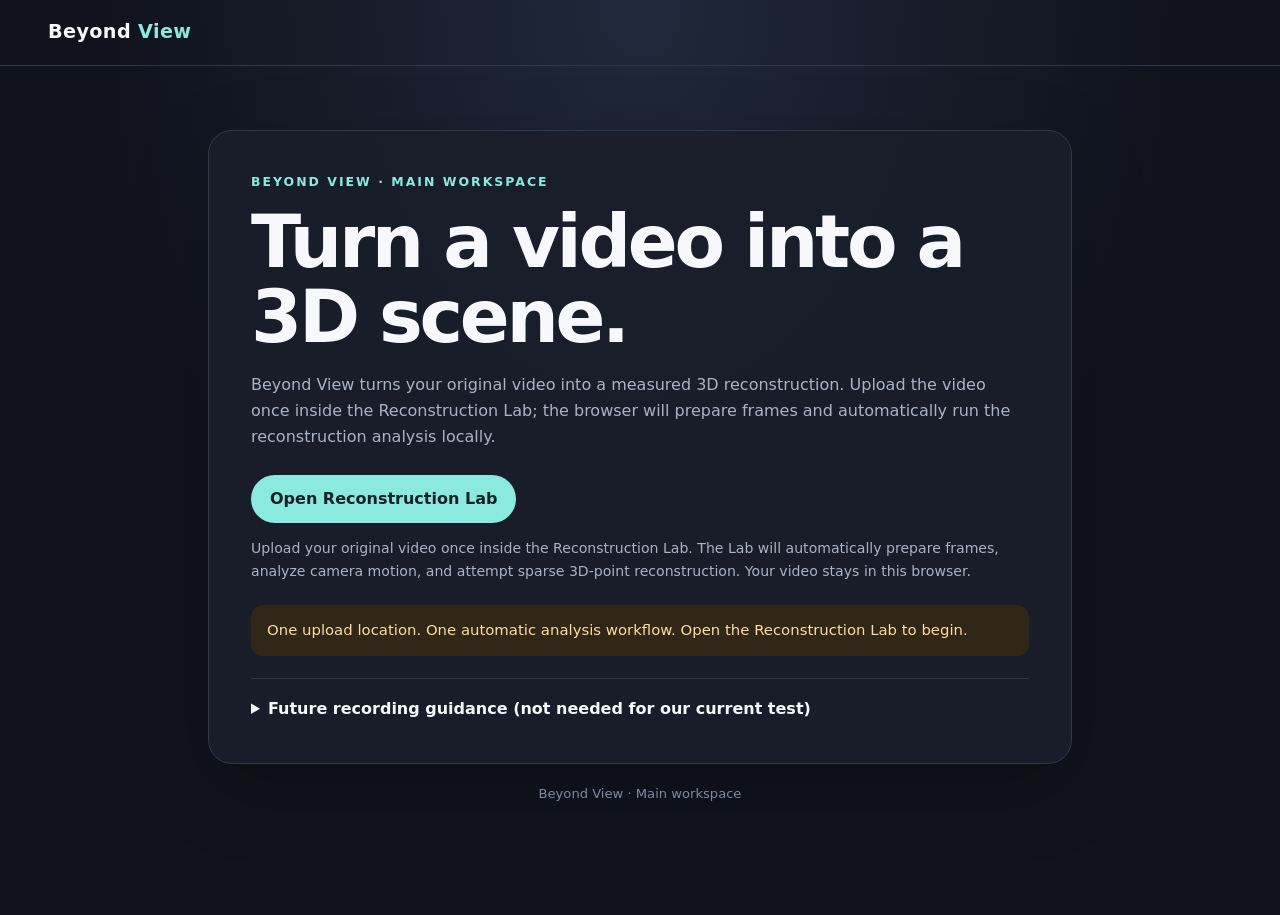
==== commit c038075f: "Clarify single-upload entry point on home page" ====
--- a/index.html
+++ b/index.html
@@ -45,10 +45,6 @@
 .viewer-help{padding:9px 14px;background:#10131c;color:#9ba8bd;font-size:.8rem}
 @media(max-width:520px){.actions>*{width:100%}.panel{border-radius:18px}.viewer-subtitle{max-width:55vw}}
 </style>
-<script type="importmap">
-{"imports":{"three":"https://cdn.jsdelivr.net/npm/three@0.180.0/build/three.module.js","three/addons/":"https://cdn.jsdelivr.net/npm/three@0.180.0/examples/jsm/","@sparkjsdev/spark":"https://sparkjs.dev/releases/spark/2.4.0/spark.module.js"}}
-</script>
-<script src="./config.js"></script>
 </head>
 <body>
 <header>Beyond <span>View</span></header>
@@ -56,7 +52,7 @@
 <section class="panel" aria-labelledby="main-title">
 <div class="eyebrow">Beyond View · Main workspace</div>
 <h1 id="main-title">Turn a video into a 3D scene.</h1>
-<p>We are validating Beyond View against your original waterfront video, not a new single-object sample. Choose that same video, then open the first-party Reconstruction Lab to analyze its real frames locally. The file stays in your browser and is not uploaded to a Beyond View server.</p>
+<p>Beyond View turns your original video into a measured 3D reconstruction. Upload the video once inside the Reconstruction Lab; the browser will prepare frames and automatically run the reconstruction analysis locally.</p>
 <div class="actions">
 <a class="file-label" href="./reconstruction-lab.html">Open Reconstruction Lab</a>
 </div>
@@ -76,11 +72,7 @@
 </section>
 <footer>Beyond View · Main workspace</footer>
 </main>
-<section id="viewer" hidden aria-label="Sample 3D viewer">
-<div class="viewer-bar"><div><div class="viewer-title">Beyond View · Sample 3D</div><div class="viewer-subtitle">Interactive Gaussian Splatting environment</div></div><button id="close-viewer" type="button">Close viewer</button></div>
-<div id="scene-holder"><div id="scene-fallback" aria-label="Sample environment preview"><img src="https://images.unsplash.com/photo-1500530855697-b586d89ba3ee?auto=format&amp;fit=crop&amp;w=1800&amp;q=85" alt="Scenic outdoor landscape preview"><span>Visual preview · 3D scene loads on top</span></div><div id="scene-status" role="status" aria-live="polite">Preparing the sample 3D environment…</div></div>
-<div class="viewer-help">Drag to look around · Scroll or pinch to zoom · This is a sample scene, not a conversion of your video.</div>
-</section>
+
 <script>
 document.querySelector(".file-label").addEventListener("click",function(event){event.preventDefault();window.location.href="./reconstruction-lab.html";});
 </script>
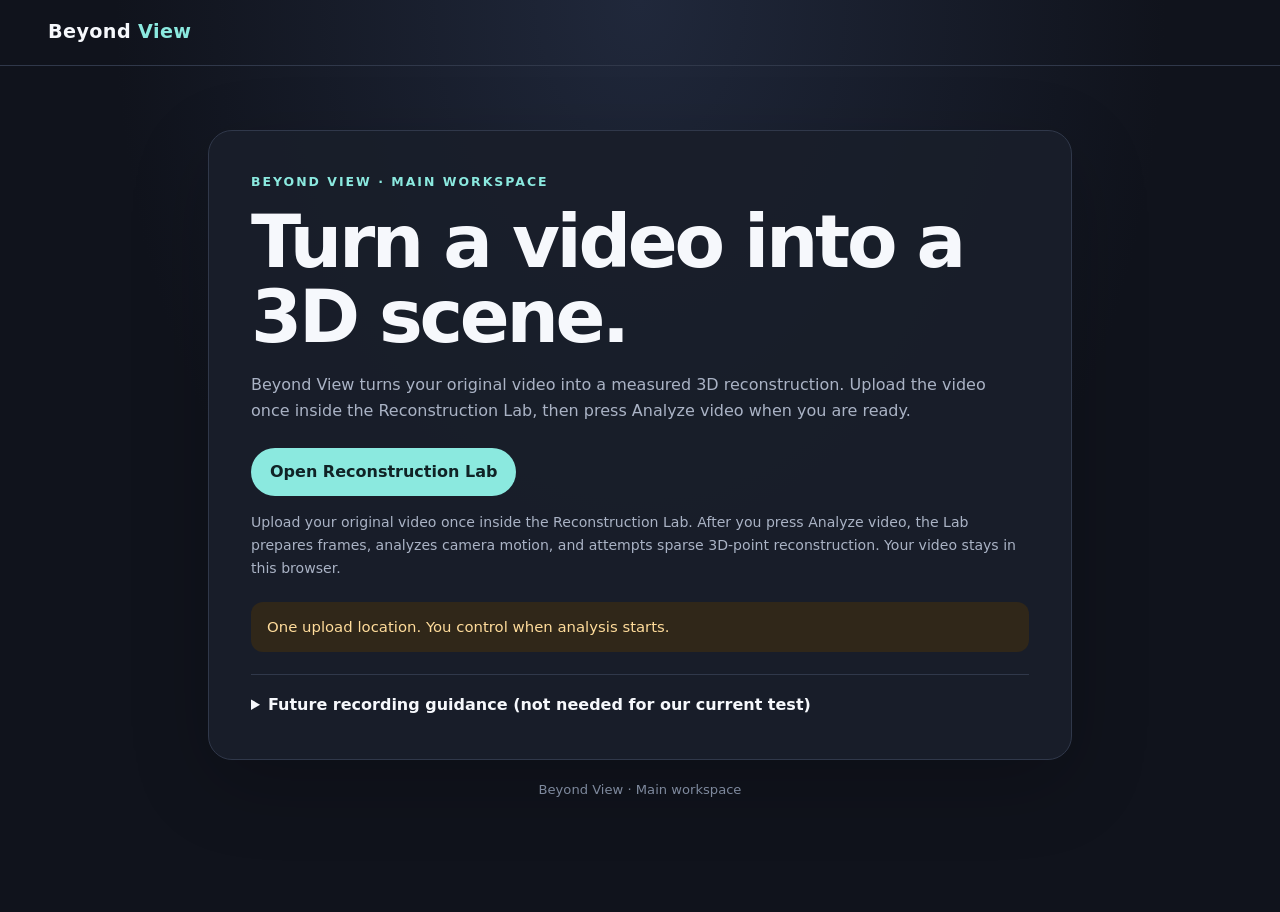
==== commit 8cebc89f: "Describe manual video analysis workflow" ====
--- a/index.html
+++ b/index.html
@@ -52,12 +52,12 @@
 <section class="panel" aria-labelledby="main-title">
 <div class="eyebrow">Beyond View · Main workspace</div>
 <h1 id="main-title">Turn a video into a 3D scene.</h1>
-<p>Beyond View turns your original video into a measured 3D reconstruction. Upload the video once inside the Reconstruction Lab; the browser will prepare frames and automatically run the reconstruction analysis locally.</p>
+<p>Beyond View turns your original video into a measured 3D reconstruction. Upload the video once inside the Reconstruction Lab, then press Analyze video when you are ready.</p>
 <div class="actions">
 <a class="file-label" href="./reconstruction-lab.html">Open Reconstruction Lab</a>
 </div>
-<p class="small">Upload your original video once inside the Reconstruction Lab. The Lab will automatically prepare frames, analyze camera motion, and attempt sparse 3D-point reconstruction. Your video stays in this browser.</p>
-<div class="status">One upload location. One automatic analysis workflow. Open the Reconstruction Lab to begin.</div>
+<p class="small">Upload your original video once inside the Reconstruction Lab. After you press Analyze video, the Lab prepares frames, analyzes camera motion, and attempts sparse 3D-point reconstruction. Your video stays in this browser.</p>
+<div class="status">One upload location. You control when analysis starts.</div>
 <details>
 <summary>Future recording guidance (not needed for our current test)</summary>
 <ul class="guide">
